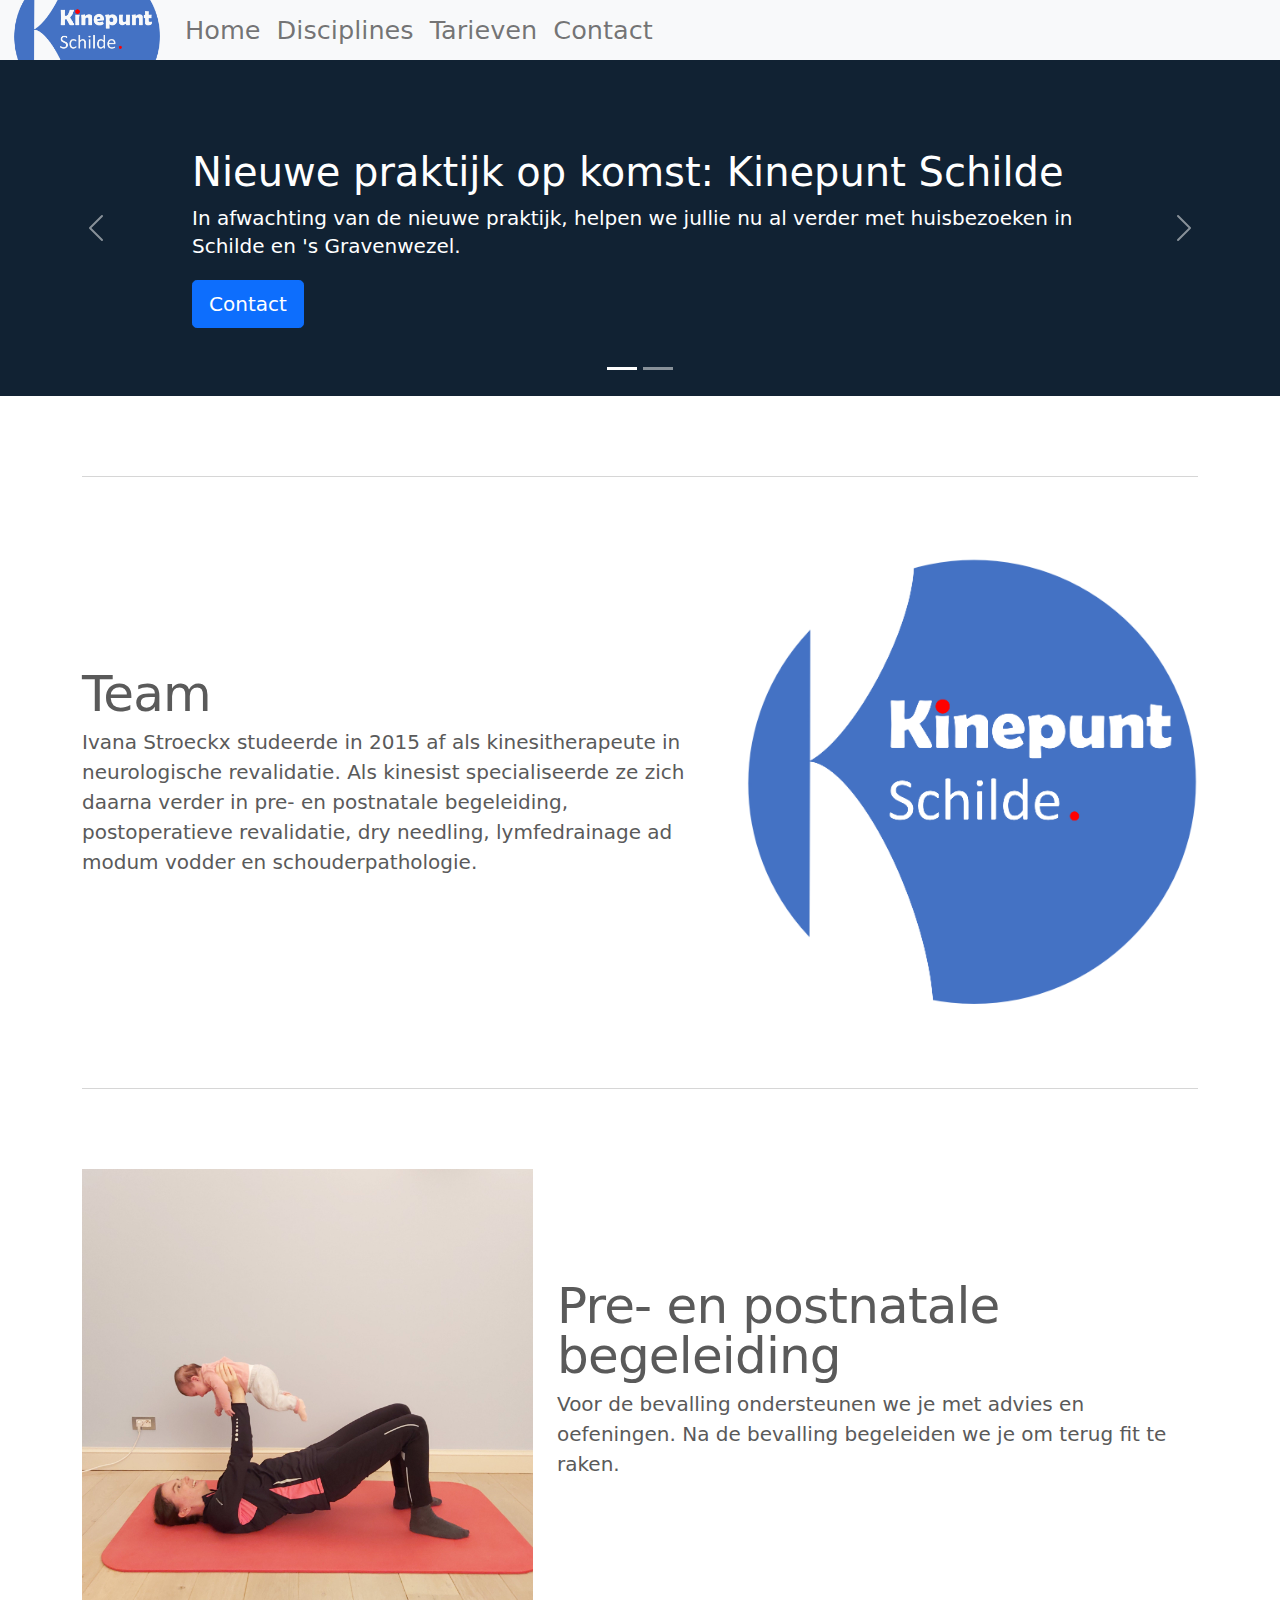
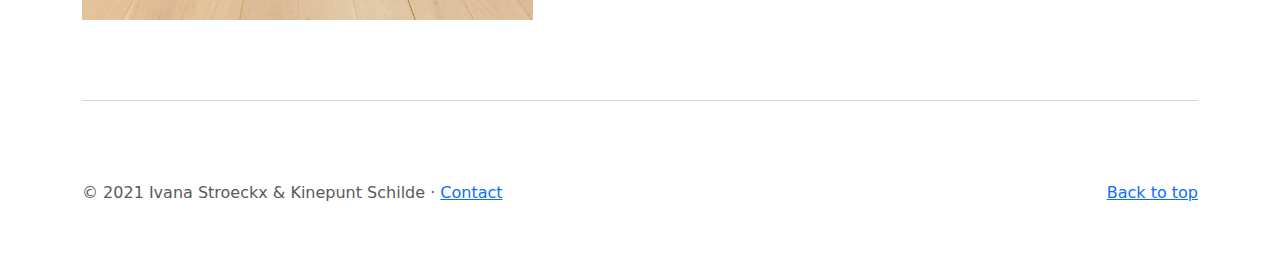
==== index.html @ 06708302 "robot" ====
<!doctype html>
<html lang="en">

<!-- Copyright (C) 2021 I. Stroeckx  -->
<head>
    <meta charset="utf-8">
    <meta name="viewport" content="width=device-width, initial-scale=1">
    <meta name="Keywords" content="kinesist,kine,kinesitherapie,kinesitherapeut,Schilde,Gravenwezel,revalidatie,'s Gravenwezel">    
    <meta name="description" content="Op zoek naar een kinesist in Schilde of 's Gravenwezel? Bij Kinepunt Schilde kan je terecht voor een divers aanbod aan kinesitherapie op maat. Lees meer!">
    <meta name="author" content="Ivana Stroeckx">
    <meta name="generator" content="">
    <title>Kinepunt Schilde, Kine Schilde, Kinesist Schilde, Kinesitherapie Schilde, 's Gravenwezel</title>

    <link href="./assets/css/bootstrap.min.css" rel="stylesheet">
    <link href="./assets/css/carousel.css" rel="stylesheet">
    <style>
        .bd-placeholder-img {
            font-size: 1.125rem;
            text-anchor: middle;
            -webkit-user-select: none;
            -moz-user-select: none;
            user-select: none;
        }

        @media (min-width: 768px) {
            .bd-placeholder-img-lg {
                font-size: 3.5rem;
            }
        }
    </style>
    
</head>

<body style="padding-top: 3.75rem;">
    <header>
        <nav class="navbar navbar-expand-md navbar-light fixed-top bg-light" style="padding-top: 0px;padding-bottom: 0px;">
            <div class="container-fluid">
                <a href="./"><img class="navbar-brand" src="./assets/images/logo3.png" alt="Home" style="width:9.3125rem;height:3.75rem;padding:0;"></a>
                <button class="navbar-toggler" type="button" data-toggle="collapse" data-target="#navbarCollapse"
                    aria-controls="navbarCollapse" aria-expanded="false" aria-label="Toggle navigation">
                    <span class="navbar-toggler-icon"></span>
                </button>
                <div class="collapse navbar-collapse" id="navbarCollapse">
                    <ul class="navbar-nav mr-auto mb-2 mb-md-0">
                        <li class="nav-item active">
                            <a class="nav-link" aria-current="page" href="./" style="font-size: 1.6rem;">Home</a>
                        </li>
                        <li class="nav-item">
                            <a class="nav-link" href="./disciplines.html" style="font-size: 1.6rem;">Disciplines</a>
                        </li>
                        <li class="nav-item">
                            <a class="nav-link" href="./tarieven.html" style="font-size: 1.6rem;">Tarieven</a>
                        </li>
                        <li class="nav-item">
                            <a class="nav-link" href="./contact.html" style="font-size: 1.6rem;">Contact</a>
                        </li>
                    </ul>      
                </div>
            </div>
        </nav>
    </header>

    <main>

        <div id="myCarousel" class="carousel slide" data-ride="carousel">
            <ol class="carousel-indicators">
                <li data-target="#myCarousel" data-slide-to="0" class="active"></li>
                <li data-target="#myCarousel" data-slide-to="1"></li>
                <!-- <li data-target="#myCarousel" data-slide-to="2"></li> -->
            </ol>
            <div class="carousel-inner">
                <div class="carousel-item active">
                    <svg class="bd-placeholder-img" width="100%" height="100%" 
                        aria-hidden="true" preserveAspectRatio="xMidYMid slice" focusable="false">
                        <rect width="100%" height="100%" fill="#123" /></svg>

                    <div class="container">
                        <div class="carousel-caption text-left" style="padding-bottom: 0px;">
                            <h1>Nieuwe praktijk op komst: Kinepunt Schilde</h1>
                            <p>In afwachting van de nieuwe praktijk, helpen we jullie nu al verder met huisbezoeken in Schilde en 's Gravenwezel.</p>
                            <p><a class="btn btn-lg btn-primary" href="./contact.html" role="button">Contact</a></p>
                        </div>
                    </div>
                </div>

                <div class="carousel-item">
                    <svg class="bd-placeholder-img" width="100%" height="100%"
                        aria-hidden="true" preserveAspectRatio="xMidYMid slice" focusable="false">
                        <rect width="100%" height="100%" fill="#123" /></svg>

                    <div class="container">
                        <div class="carousel-caption text-left" style="padding-bottom: 0px;">
                            <h1>Pre- en postnatale begeleiding</h1>
                            <p>Fit blijven tijdens en na de zwangerschap? Wij helpen je met advies en oefeningen.</p>
                            <p><a class="btn btn-lg btn-primary" href="./disciplines.html" role="button">Meer info</a></p>
                        </div>
                    </div>
                </div>
            </div>
            <a class="carousel-control-prev" href="#myCarousel" role="button" data-slide="prev">
                <span class="carousel-control-prev-icon" aria-hidden="true"></span>
                <span class="visually-hidden">Previous</span>
            </a>
            <a class="carousel-control-next" href="#myCarousel" role="button" data-slide="next">
                <span class="carousel-control-next-icon" aria-hidden="true"></span>
                <span class="visually-hidden">Next</span>
            </a>
        </div>

        <div class="container marketing">
            <hr class="featurette-divider">
            <div class="row featurette">
                <div class="col-md-7">
                    <h2 class="featurette-heading">Team</h2>
                    <p class="lead">Ivana Stroeckx studeerde in 2015 af als kinesitherapeute in neurologische revalidatie. Als kinesist specialiseerde ze zich daarna verder in pre- en postnatale begeleiding, postoperatieve revalidatie, dry needling, lymfedrainage ad modum vodder en schouderpathologie. </p>
                </div>
                <div class="col-md-5">
                    <svg class="bd-placeholder-img bd-placeholder-img-lg featurette-image img-fluid mx-auto" width="500"
                        height="500" role="img" aria-label="bridge"
                        preserveAspectRatio="xMidYMid slice" focusable="false">
                        <title>Zion</title>
                        <image href="./assets/images/logo.png" height="100%" width="100%"/>                  
                    </svg>
                </div>
            </div>

            <hr class="featurette-divider">

            <div class="row featurette">
                <div class="col-md-7 order-md-2">
                    <h2 class="featurette-heading">Pre- en postnatale begeleiding</h2>
                    <p class="lead">Voor de bevalling ondersteunen we je met advies en oefeningen. Na de bevalling begeleiden we je om terug fit te raken.</p>
                </div>
                <div class="col-md-5 order-md-1">
                    <svg class="bd-placeholder-img bd-placeholder-img-lg featurette-image img-fluid mx-auto" width="500"
                        height="500" role="img" aria-label="bridge"
                        preserveAspectRatio="xMidYMid slice" focusable="false">
                        <title>Bridge</title>
                        <image href="./assets/images/bridge.jpg" height="100%" width="100%"/>                  
                    </svg>
                </div>
            </div>

         
            <hr class="featurette-divider">

           

        </div>

        <footer class="container">
            <p class="float-right"><a href="#">Back to top</a></p>
            <p>&copy; 2021 Ivana Stroeckx & Kinepunt Schilde &middot; <a href="./contact.html">Contact</a></p>
        </footer>
    </main>


    <script src="./assets/js/bootstrap.bundle.min.js"></script>


</body>

</html>
---- assets/css/carousel.css ----
/* GLOBAL STYLES
-------------------------------------------------- */

/* Padding below the footer and lighter body text */

body {
  padding-top: 3rem;
  padding-bottom: 3rem;
  color: #5a5a5a;
}

/* CUSTOMIZE THE CAROUSEL
-------------------------------------------------- */

/* Carousel base class */

.carousel {
  margin-bottom: 4rem;
}

/* Since positioning the image, we need to help out the caption */

.carousel-caption {
  bottom: 3rem;
  z-index: 10;
}

/* Declare heights because of positioning of img element */

.carousel-item {
  height: 21rem;
}

.carousel-item>img {
  position: absolute;
  top: 0;
  left: 0;
  min-width: 100%;
  height: 21rem;
}

/* MARKETING CONTENT
-------------------------------------------------- */

/* Center align the text within the three columns below the carousel */

.marketing .col-lg-4 {
  margin-bottom: 1.5rem;
  text-align: center;
}

.marketing h2 {
  font-weight: 400;
}

.marketing .col-lg-4 p {
  margin-right: .75rem;
  margin-left: .75rem;
}

/* Featurettes
------------------------- */

.featurette-divider {
  margin: 5rem 0;
  /* Space out the Bootstrap <hr> more */
}

/* Thin out the marketing headings */

.featurette-heading {
  font-weight: 300;
  line-height: 1;
  letter-spacing: -.05rem;
}

/* RESPONSIVE CSS
-------------------------------------------------- */

@media (min-width: 40em) {
  /* Bump up size of carousel content */
  .carousel-caption p {
    margin-bottom: 1.25rem;
    font-size: 1.25rem;
    line-height: 1.4;
  }
  .featurette-heading {
    font-size: 50px;
  }
}

@media (min-width: 62em) {
  .featurette-heading {
    margin-top: 7rem;
  }
}
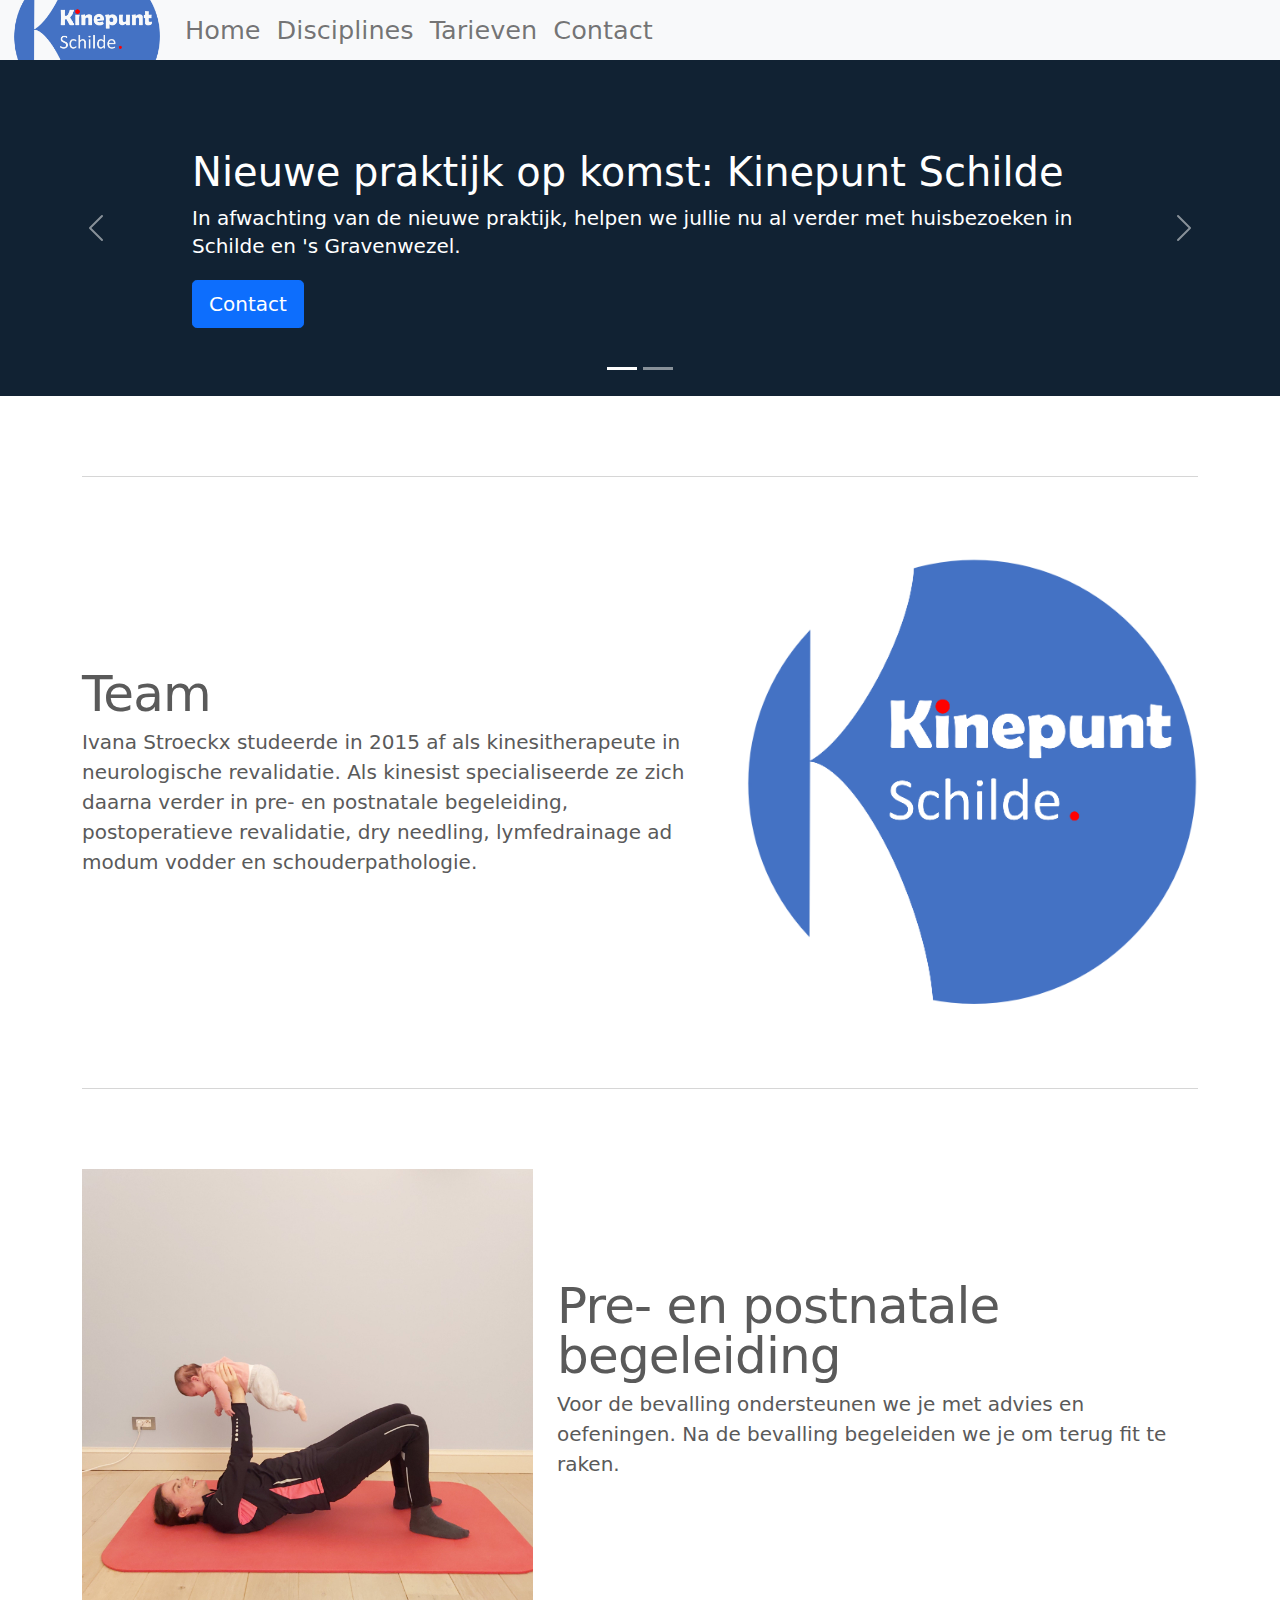
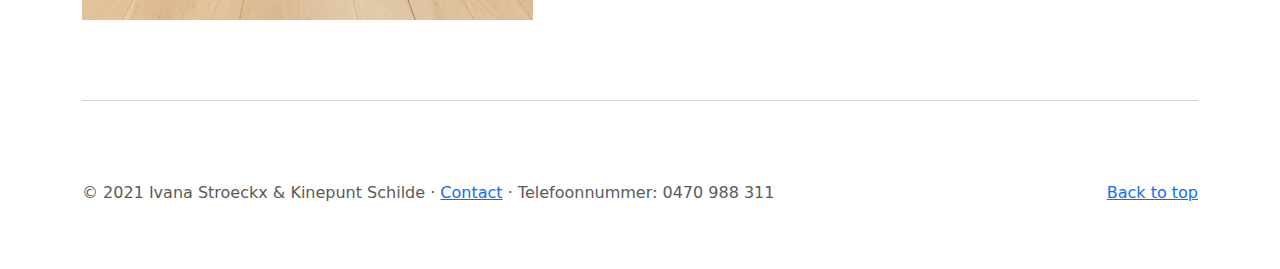
==== commit bde05aa5: "contact" ====
--- a/index.html
+++ b/index.html
@@ -150,7 +150,7 @@
 
         <footer class="container">
             <p class="float-right"><a href="#">Back to top</a></p>
-            <p>&copy; 2021 Ivana Stroeckx & Kinepunt Schilde &middot; <a href="./contact.html">Contact</a></p>
+            <p>&copy; 2021 Ivana Stroeckx & Kinepunt Schilde &middot; <a href="./contact.html">Contact</a> &middot; Telefoonnummer: 0470 988 311 </p>
         </footer>
     </main>
 
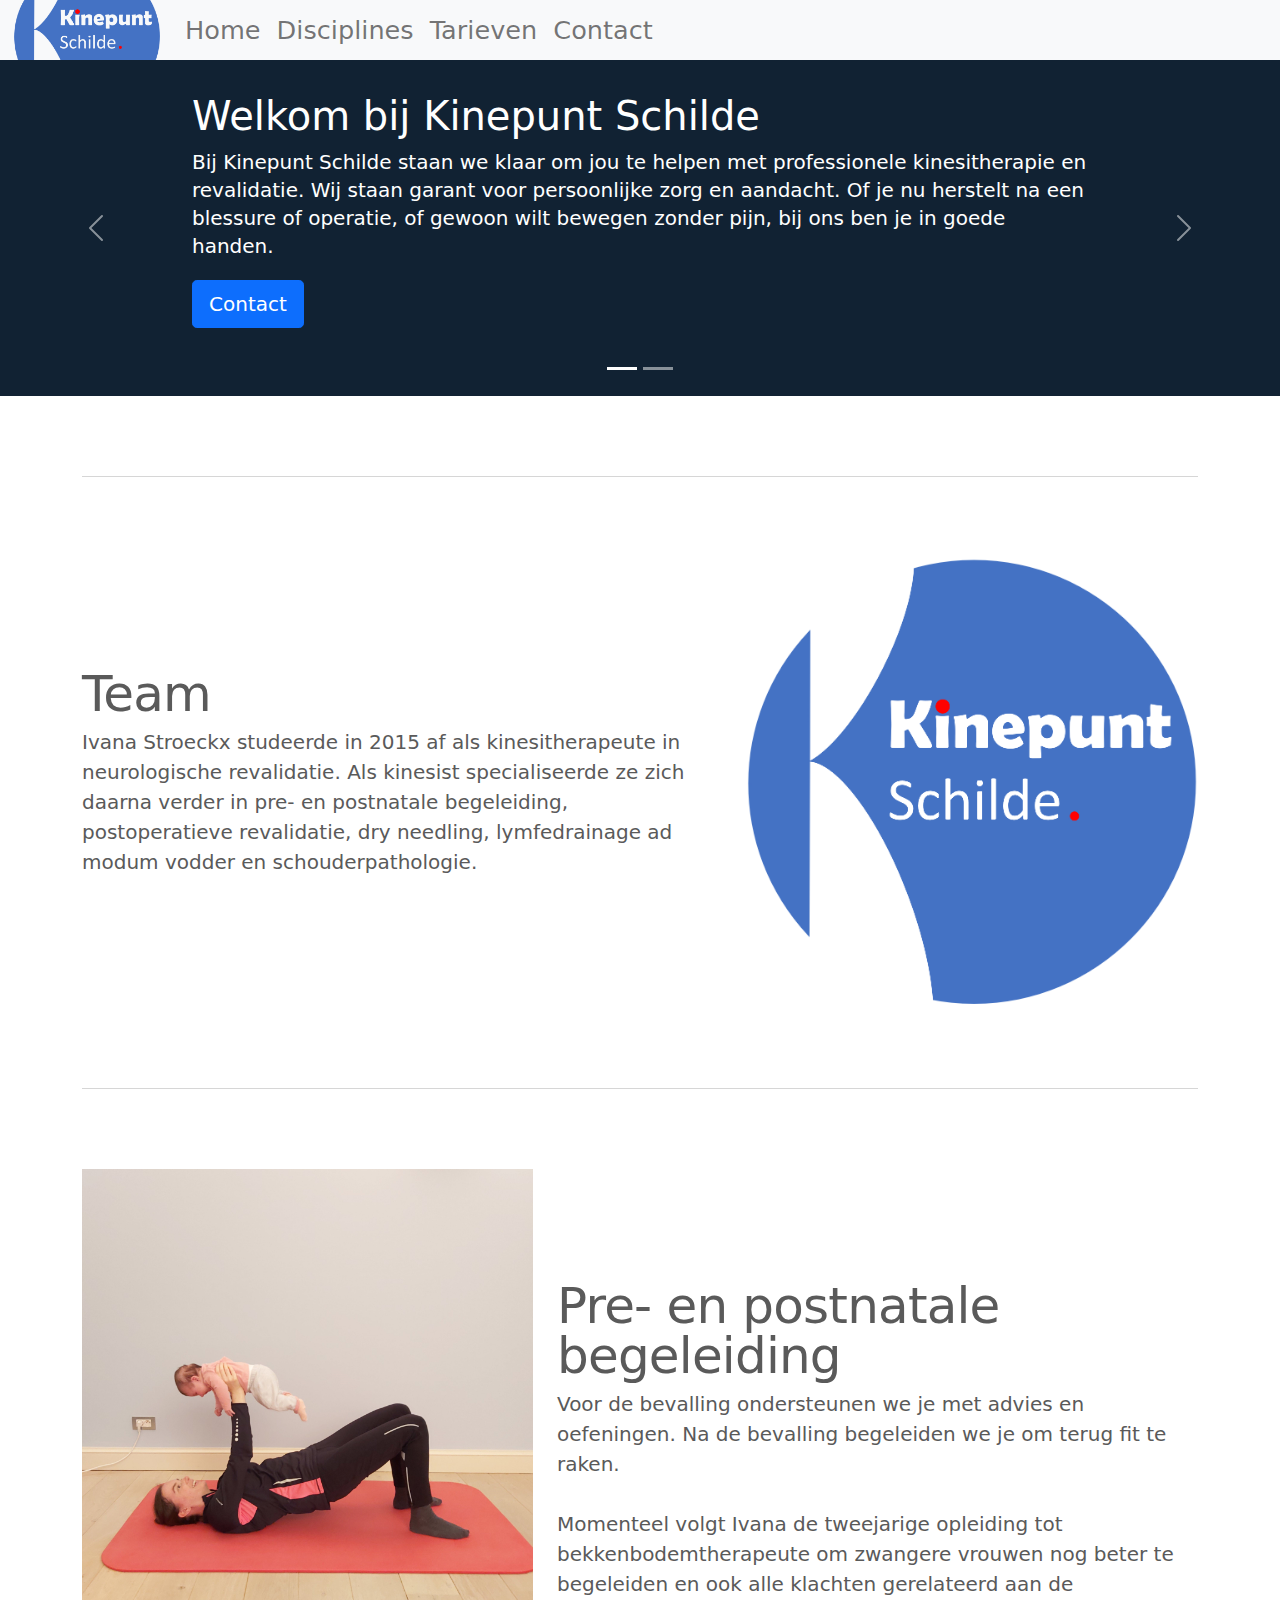
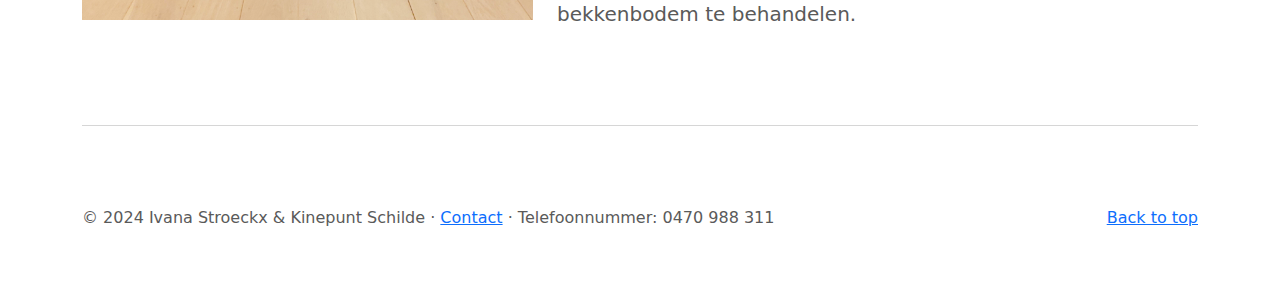
==== commit 11cb0dbd: "update" ====
--- a/index.html
+++ b/index.html
@@ -76,8 +76,8 @@
 
                     <div class="container">
                         <div class="carousel-caption text-left" style="padding-bottom: 0px;">
-                            <h1>Nieuwe praktijk op komst: Kinepunt Schilde</h1>
-                            <p>In afwachting van de nieuwe praktijk, helpen we jullie nu al verder met huisbezoeken in Schilde en 's Gravenwezel.</p>
+                            <h1>Welkom bij Kinepunt Schilde</h1>
+                            <p>Bij Kinepunt Schilde staan we klaar om jou te helpen met professionele kinesitherapie en revalidatie. Wij staan garant voor persoonlijke zorg en aandacht. Of je nu herstelt na een blessure of operatie, of gewoon wilt bewegen zonder pijn, bij ons ben je in goede handen.</p>
                             <p><a class="btn btn-lg btn-primary" href="./contact.html" role="button">Contact</a></p>
                         </div>
                     </div>
@@ -129,7 +129,11 @@
             <div class="row featurette">
                 <div class="col-md-7 order-md-2">
                     <h2 class="featurette-heading">Pre- en postnatale begeleiding</h2>
-                    <p class="lead">Voor de bevalling ondersteunen we je met advies en oefeningen. Na de bevalling begeleiden we je om terug fit te raken.</p>
+                    <p class="lead">Voor de bevalling ondersteunen we je met advies en oefeningen. Na de bevalling begeleiden we je om terug fit te raken.
+                        <br>
+                        <br>
+                        Momenteel volgt Ivana de tweejarige opleiding tot bekkenbodemtherapeute om zwangere vrouwen nog beter te begeleiden en ook alle klachten gerelateerd aan de bekkenbodem te behandelen.
+                    </p>
                 </div>
                 <div class="col-md-5 order-md-1">
                     <svg class="bd-placeholder-img bd-placeholder-img-lg featurette-image img-fluid mx-auto" width="500"
@@ -150,7 +154,7 @@
 
         <footer class="container">
             <p class="float-right"><a href="#">Back to top</a></p>
-            <p>&copy; 2021 Ivana Stroeckx & Kinepunt Schilde &middot; <a href="./contact.html">Contact</a> &middot; Telefoonnummer: 0470 988 311 </p>
+            <p>&copy; 2024 Ivana Stroeckx & Kinepunt Schilde &middot; <a href="./contact.html">Contact</a> &middot; Telefoonnummer: 0470 988 311 </p>
         </footer>
     </main>
 
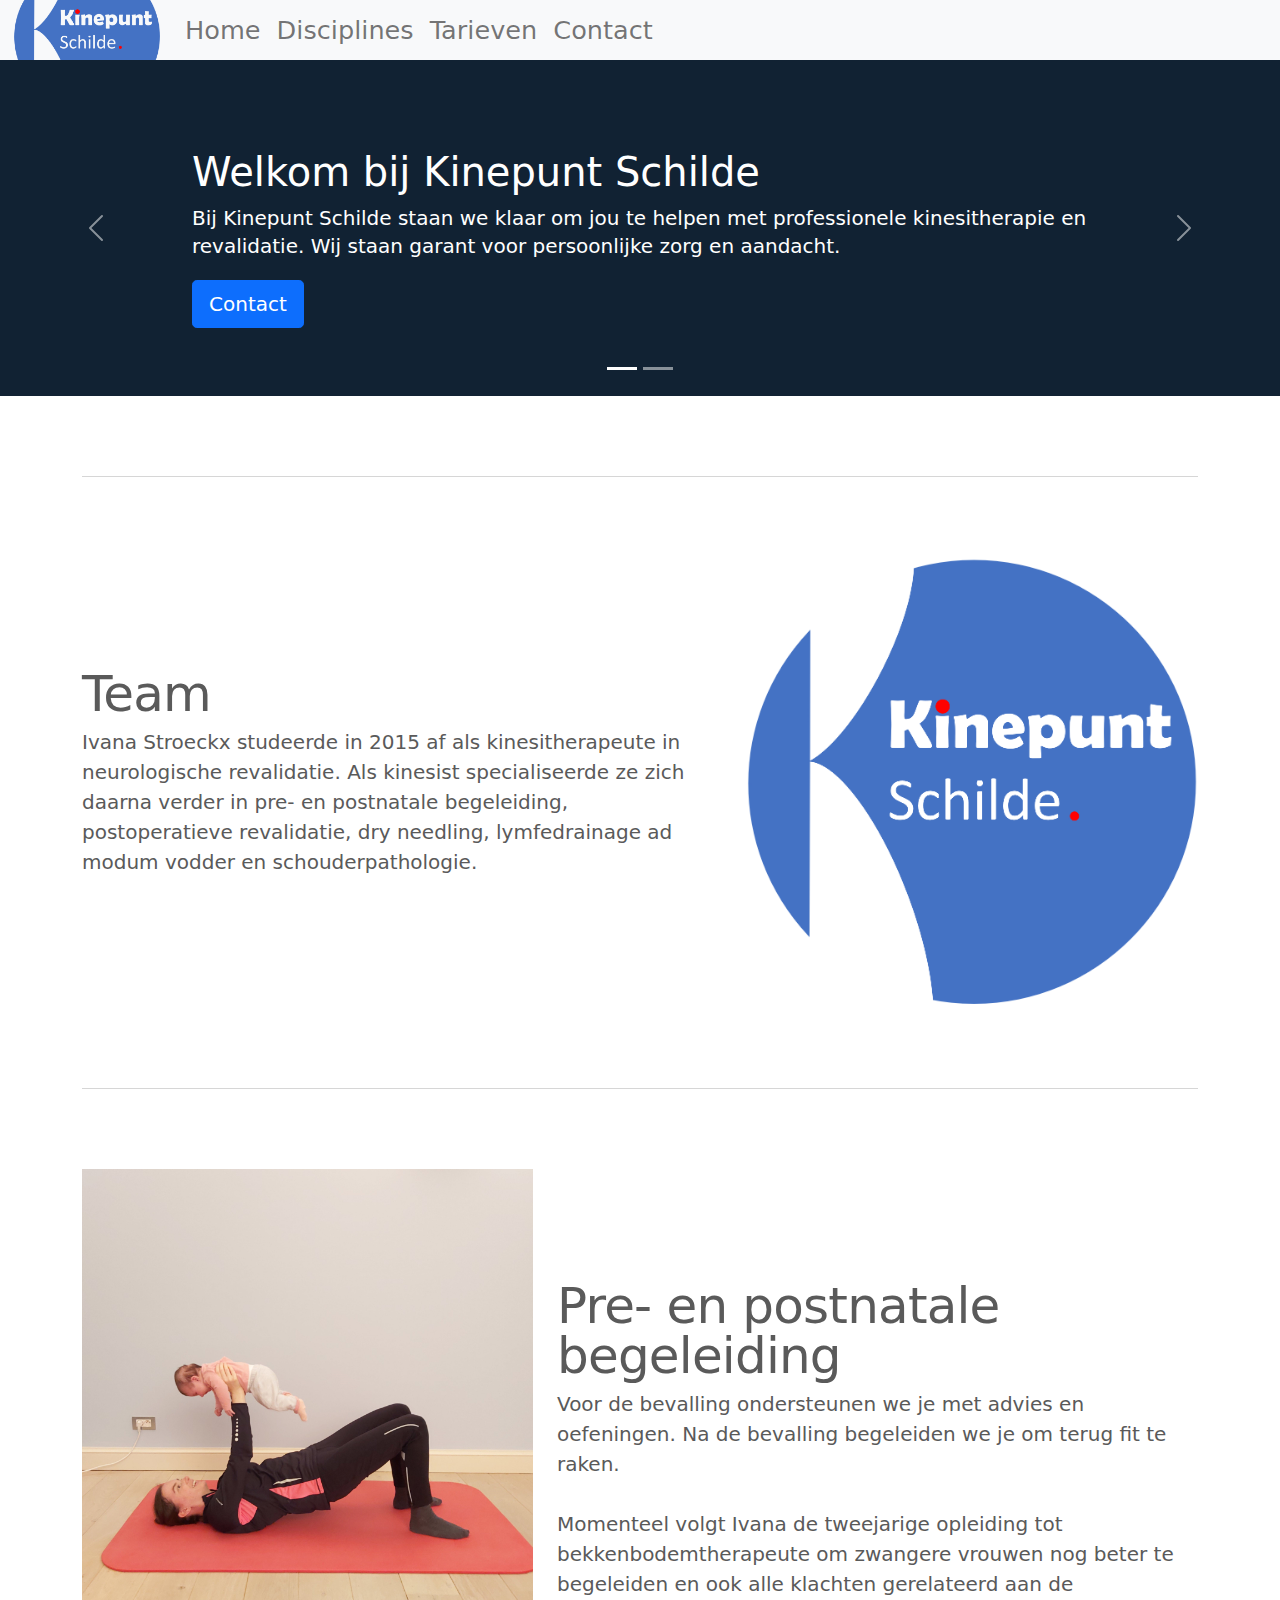
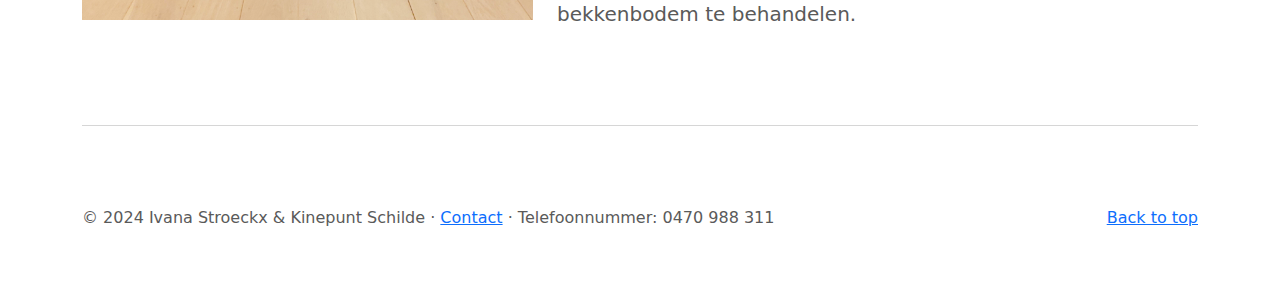
==== commit f926f105: "update" ====
--- a/index.html
+++ b/index.html
@@ -77,7 +77,7 @@
                     <div class="container">
                         <div class="carousel-caption text-left" style="padding-bottom: 0px;">
                             <h1>Welkom bij Kinepunt Schilde</h1>
-                            <p>Bij Kinepunt Schilde staan we klaar om jou te helpen met professionele kinesitherapie en revalidatie. Wij staan garant voor persoonlijke zorg en aandacht. Of je nu herstelt na een blessure of operatie, of gewoon wilt bewegen zonder pijn, bij ons ben je in goede handen.</p>
+                            <p>Bij Kinepunt Schilde staan we klaar om jou te helpen met professionele kinesitherapie en revalidatie. Wij staan garant voor persoonlijke zorg en aandacht.</p>
                             <p><a class="btn btn-lg btn-primary" href="./contact.html" role="button">Contact</a></p>
                         </div>
                     </div>
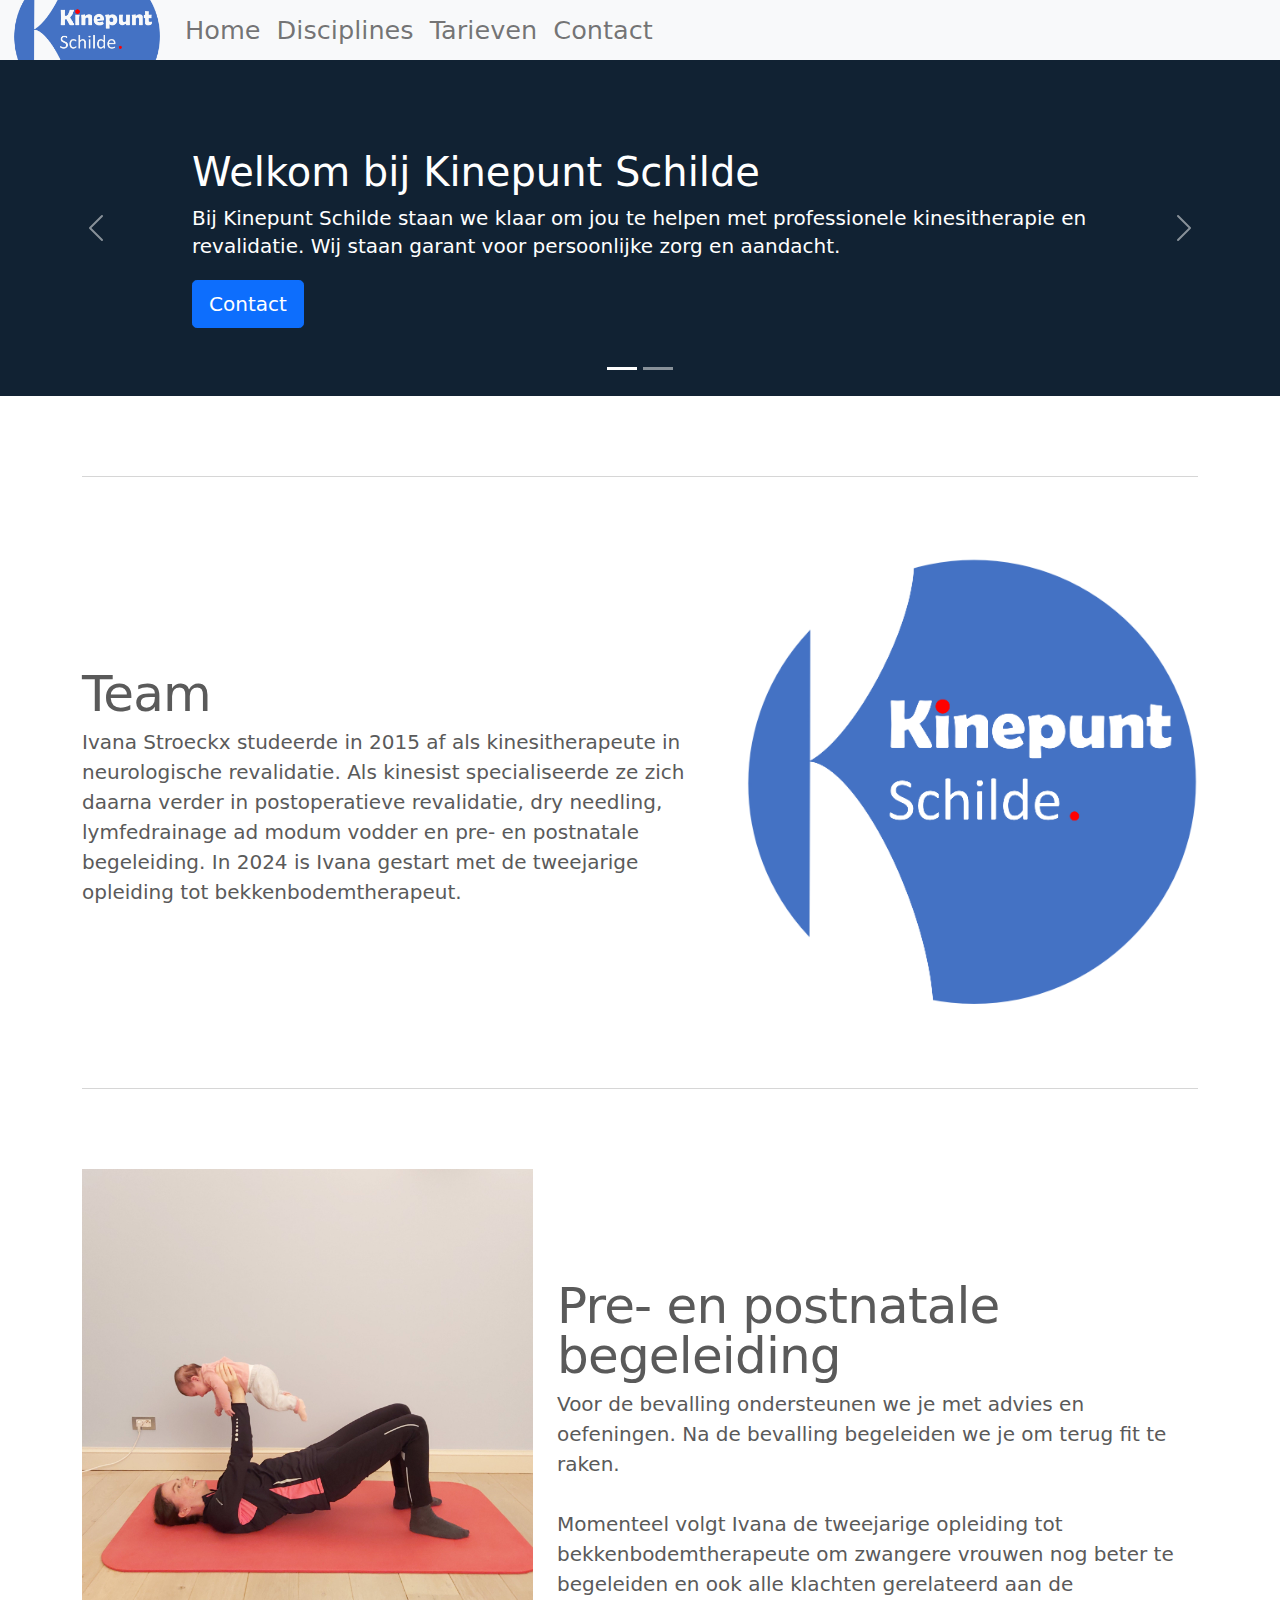
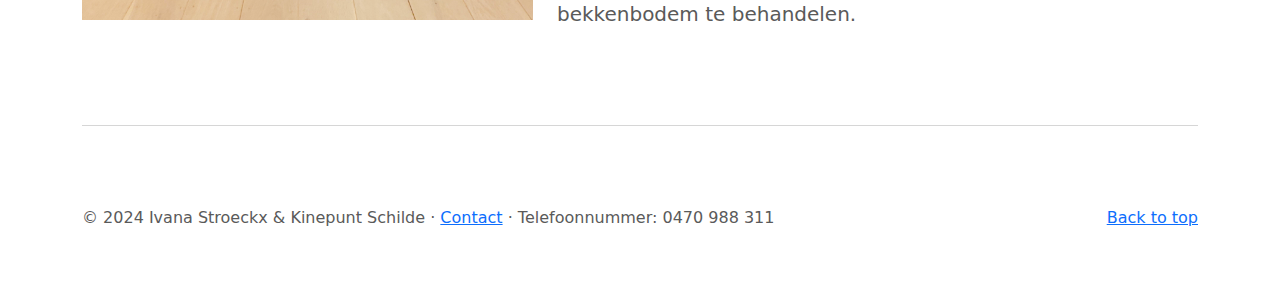
==== commit cb09ba18: "update adres" ====
--- a/index.html
+++ b/index.html
@@ -96,6 +96,20 @@
                         </div>
                     </div>
                 </div>
+
+                <div class="carousel-item">
+                    <svg class="bd-placeholder-img" width="100%" height="100%"
+                        aria-hidden="true" preserveAspectRatio="xMidYMid slice" focusable="false">
+                        <rect width="100%" height="100%" fill="#123" /></svg>
+
+                    <div class="container">
+                        <div class="carousel-caption text-left" style="padding-bottom: 0px;">
+                            <h1>Bekkenbodemtherapeut in opleiding</h1>
+                            <p>Wij helpen je graag met alle klachten van de bekkenbodem.</p>
+                            <p><a class="btn btn-lg btn-primary" href="./disciplines.html" role="button">Meer info</a></p>
+                        </div>
+                    </div>
+                </div>
             </div>
             <a class="carousel-control-prev" href="#myCarousel" role="button" data-slide="prev">
                 <span class="carousel-control-prev-icon" aria-hidden="true"></span>
@@ -112,7 +126,7 @@
             <div class="row featurette">
                 <div class="col-md-7">
                     <h2 class="featurette-heading">Team</h2>
-                    <p class="lead">Ivana Stroeckx studeerde in 2015 af als kinesitherapeute in neurologische revalidatie. Als kinesist specialiseerde ze zich daarna verder in pre- en postnatale begeleiding, postoperatieve revalidatie, dry needling, lymfedrainage ad modum vodder en schouderpathologie. </p>
+                    <p class="lead">Ivana Stroeckx studeerde in 2015 af als kinesitherapeute in neurologische revalidatie. Als kinesist specialiseerde ze zich daarna verder in postoperatieve revalidatie, dry needling, lymfedrainage ad modum vodder en  pre- en postnatale begeleiding. In 2024 is Ivana gestart met de tweejarige opleiding tot bekkenbodemtherapeut.</p>
                 </div>
                 <div class="col-md-5">
                     <svg class="bd-placeholder-img bd-placeholder-img-lg featurette-image img-fluid mx-auto" width="500"
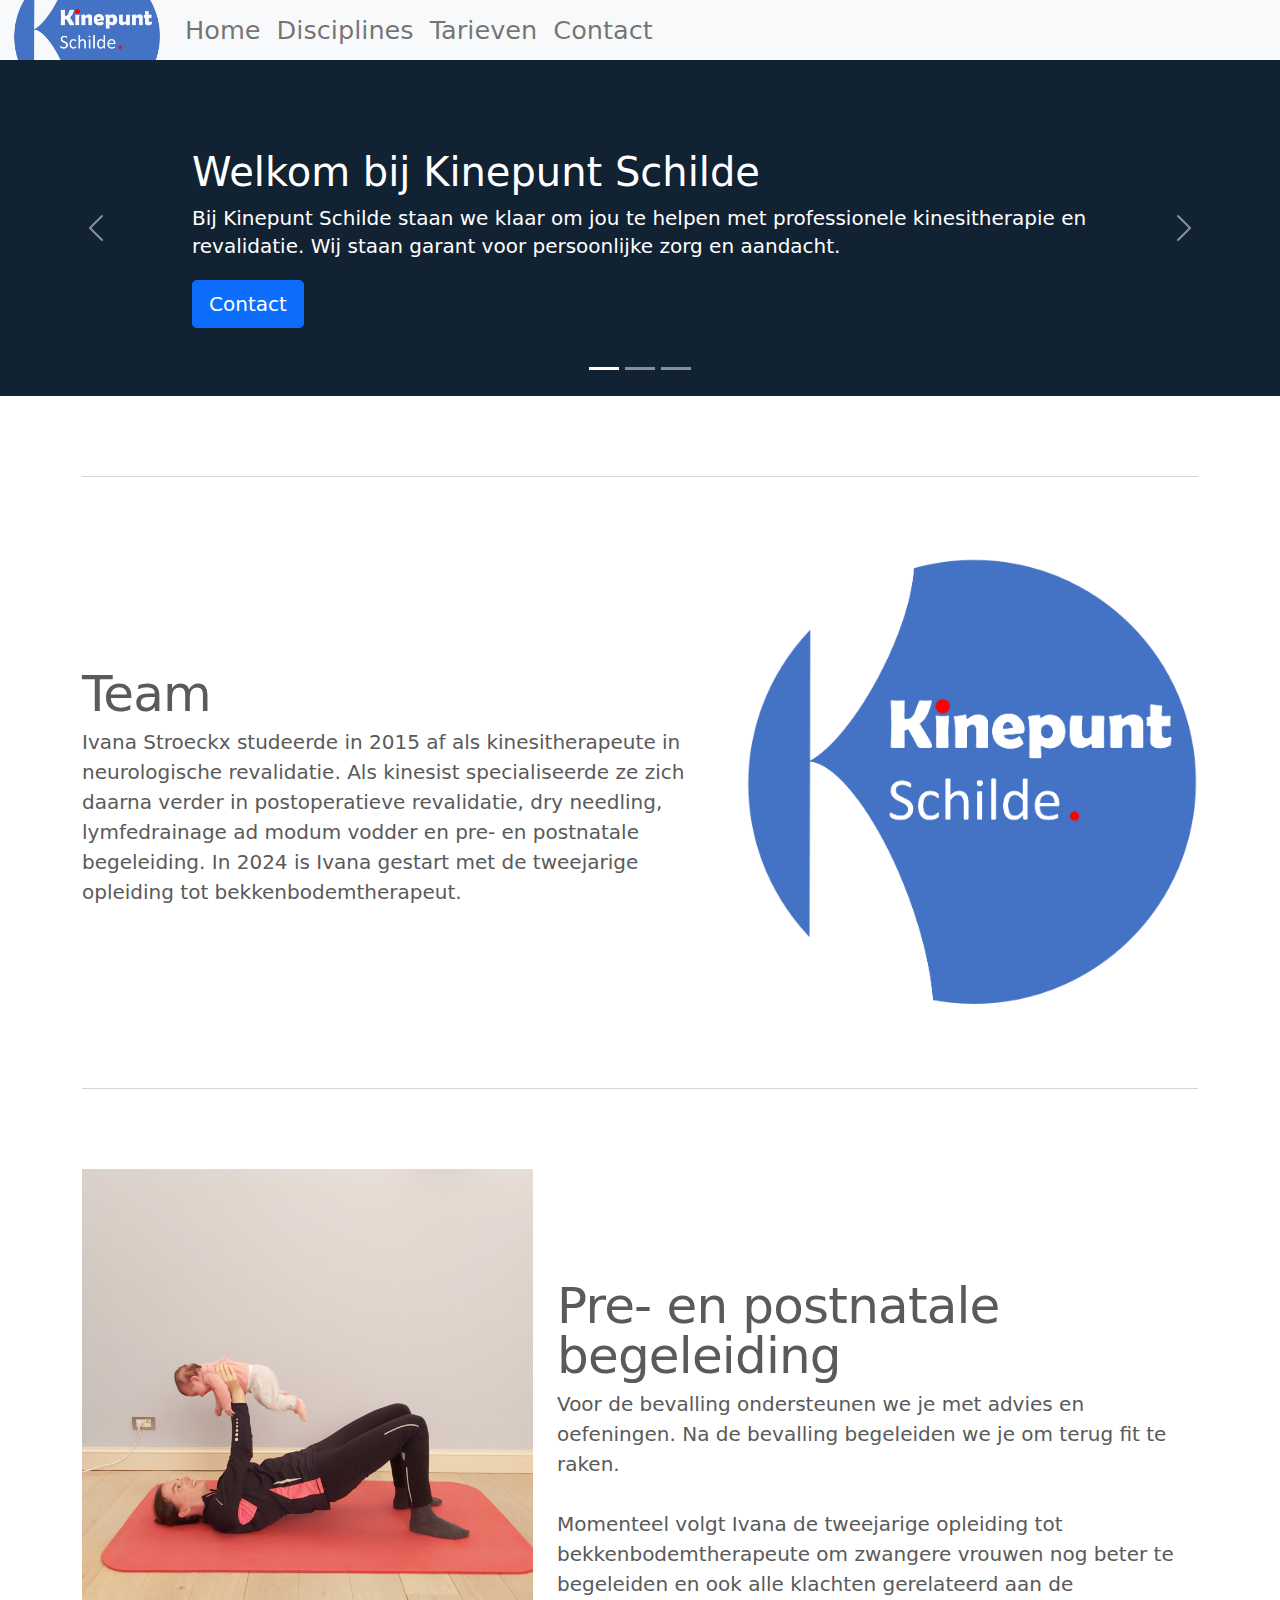
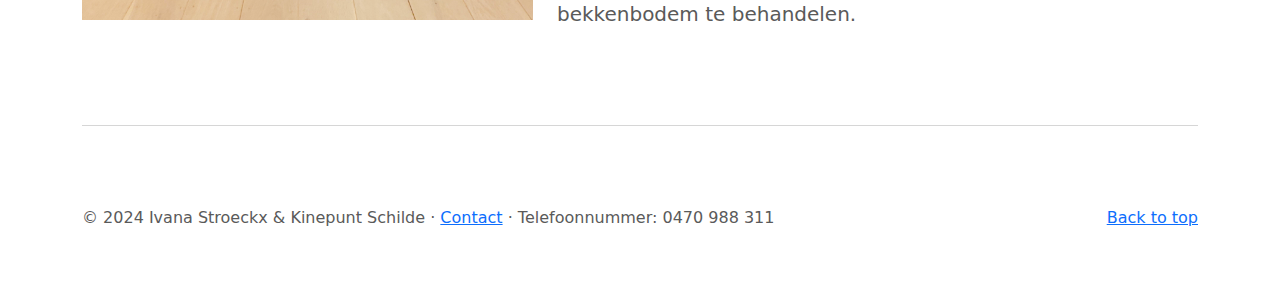
==== commit 5aca693a: "carrousel fix" ====
--- a/index.html
+++ b/index.html
@@ -66,7 +66,7 @@
             <ol class="carousel-indicators">
                 <li data-target="#myCarousel" data-slide-to="0" class="active"></li>
                 <li data-target="#myCarousel" data-slide-to="1"></li>
-                <!-- <li data-target="#myCarousel" data-slide-to="2"></li> -->
+                <li data-target="#myCarousel" data-slide-to="2"></li>
             </ol>
             <div class="carousel-inner">
                 <div class="carousel-item active">
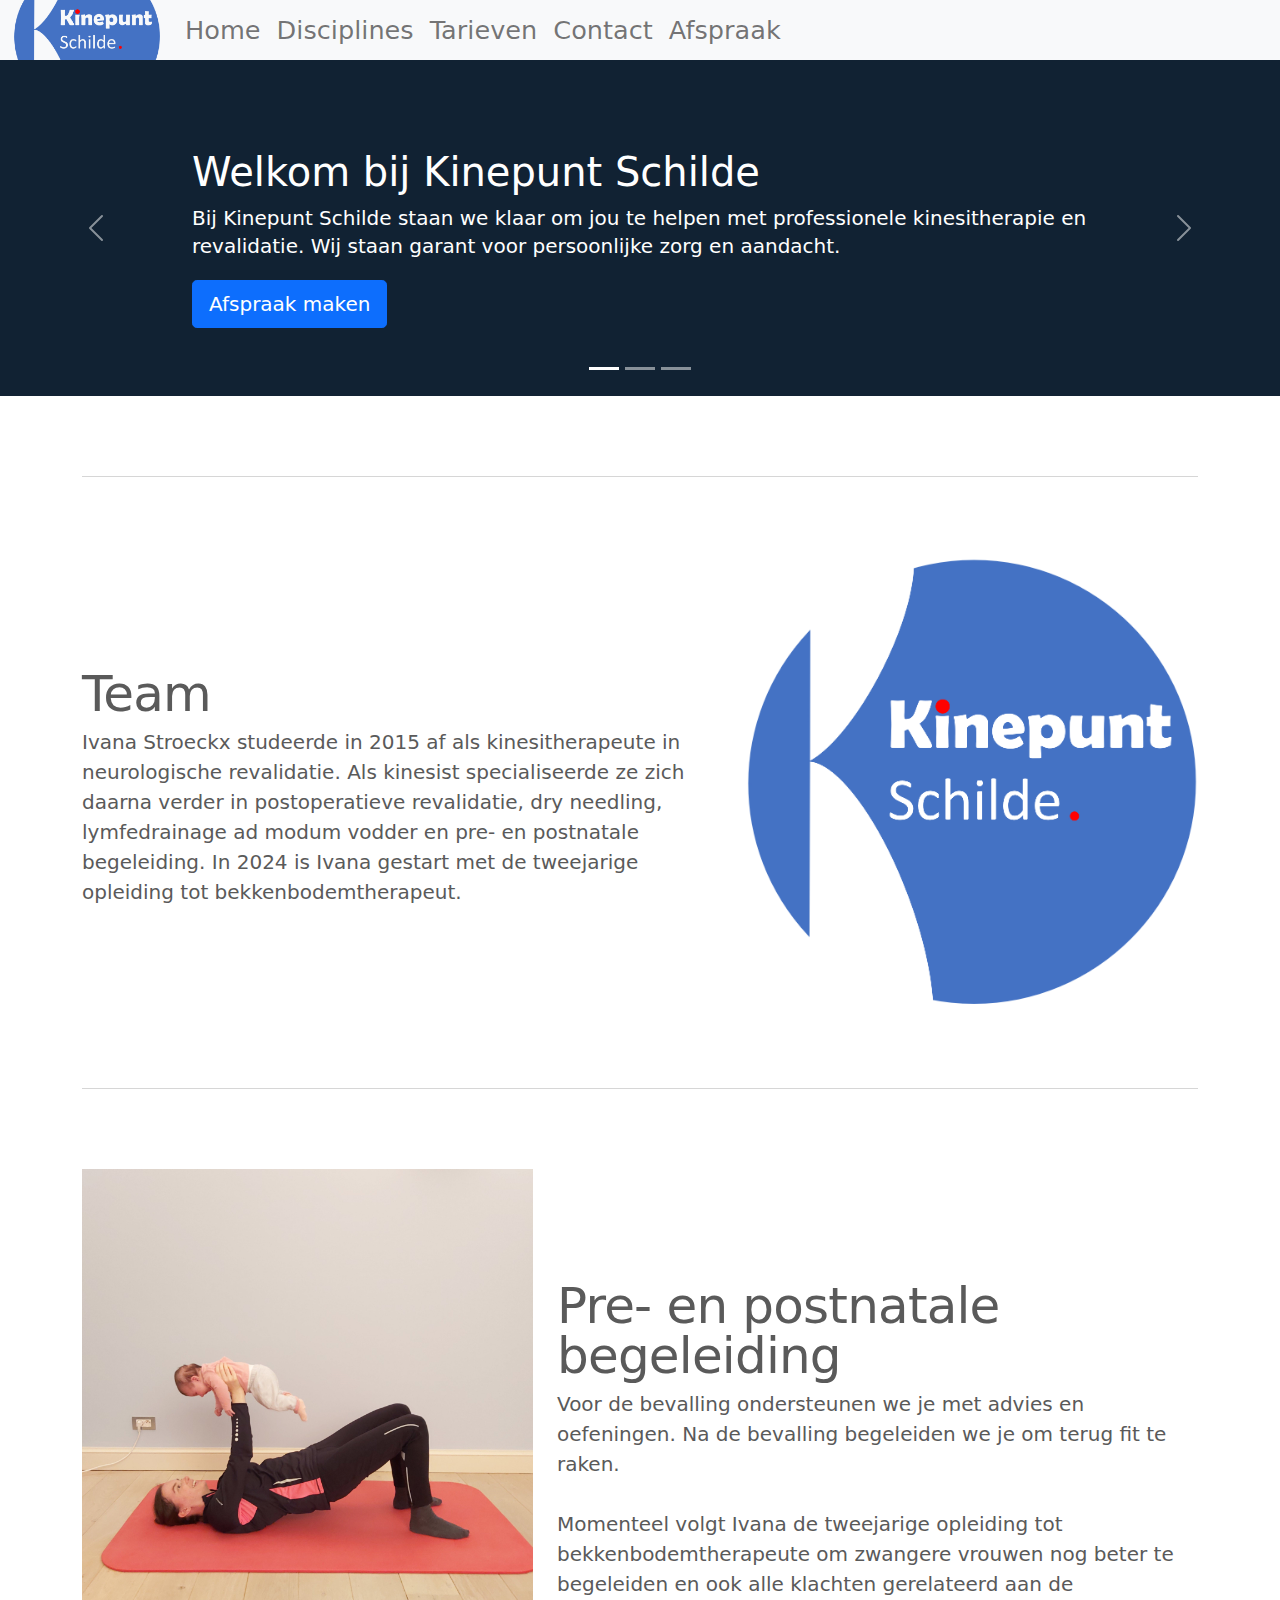
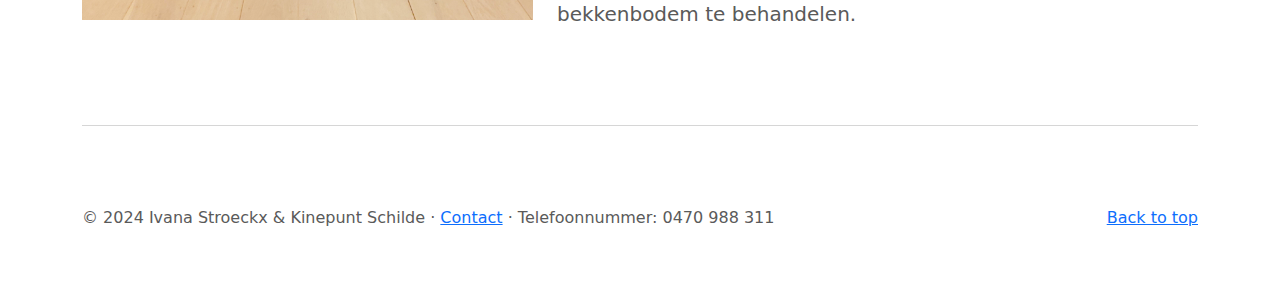
==== commit 6f144dc2: "Afspraken toevoegen" ====
--- a/index.html
+++ b/index.html
@@ -1,7 +1,7 @@
 <!doctype html>
 <html lang="en">
 
-<!-- Copyright (C) 2021 I. Stroeckx  -->
+<!-- Copyright (C) I. Stroeckx  -->
 <head>
     <meta charset="utf-8">
     <meta name="viewport" content="width=device-width, initial-scale=1">
@@ -54,6 +54,9 @@
                         <li class="nav-item">
                             <a class="nav-link" href="./contact.html" style="font-size: 1.6rem;">Contact</a>
                         </li>
+                        <li class="nav-item">
+                            <a class="nav-link" href="https://altagenda.crossuite.com/kinepuntschilde/" style="font-size: 1.6rem;">Afspraak</a>
+                        </li>
                     </ul>      
                 </div>
             </div>
@@ -61,7 +64,6 @@
     </header>
 
     <main>
-
         <div id="myCarousel" class="carousel slide" data-ride="carousel">
             <ol class="carousel-indicators">
                 <li data-target="#myCarousel" data-slide-to="0" class="active"></li>
@@ -78,7 +80,7 @@
                         <div class="carousel-caption text-left" style="padding-bottom: 0px;">
                             <h1>Welkom bij Kinepunt Schilde</h1>
                             <p>Bij Kinepunt Schilde staan we klaar om jou te helpen met professionele kinesitherapie en revalidatie. Wij staan garant voor persoonlijke zorg en aandacht.</p>
-                            <p><a class="btn btn-lg btn-primary" href="./contact.html" role="button">Contact</a></p>
+                            <p><a class="btn btn-lg btn-primary" href="https://altagenda.crossuite.com/kinepuntschilde/" role="button">Afspraak maken</a></p>
                         </div>
                     </div>
                 </div>
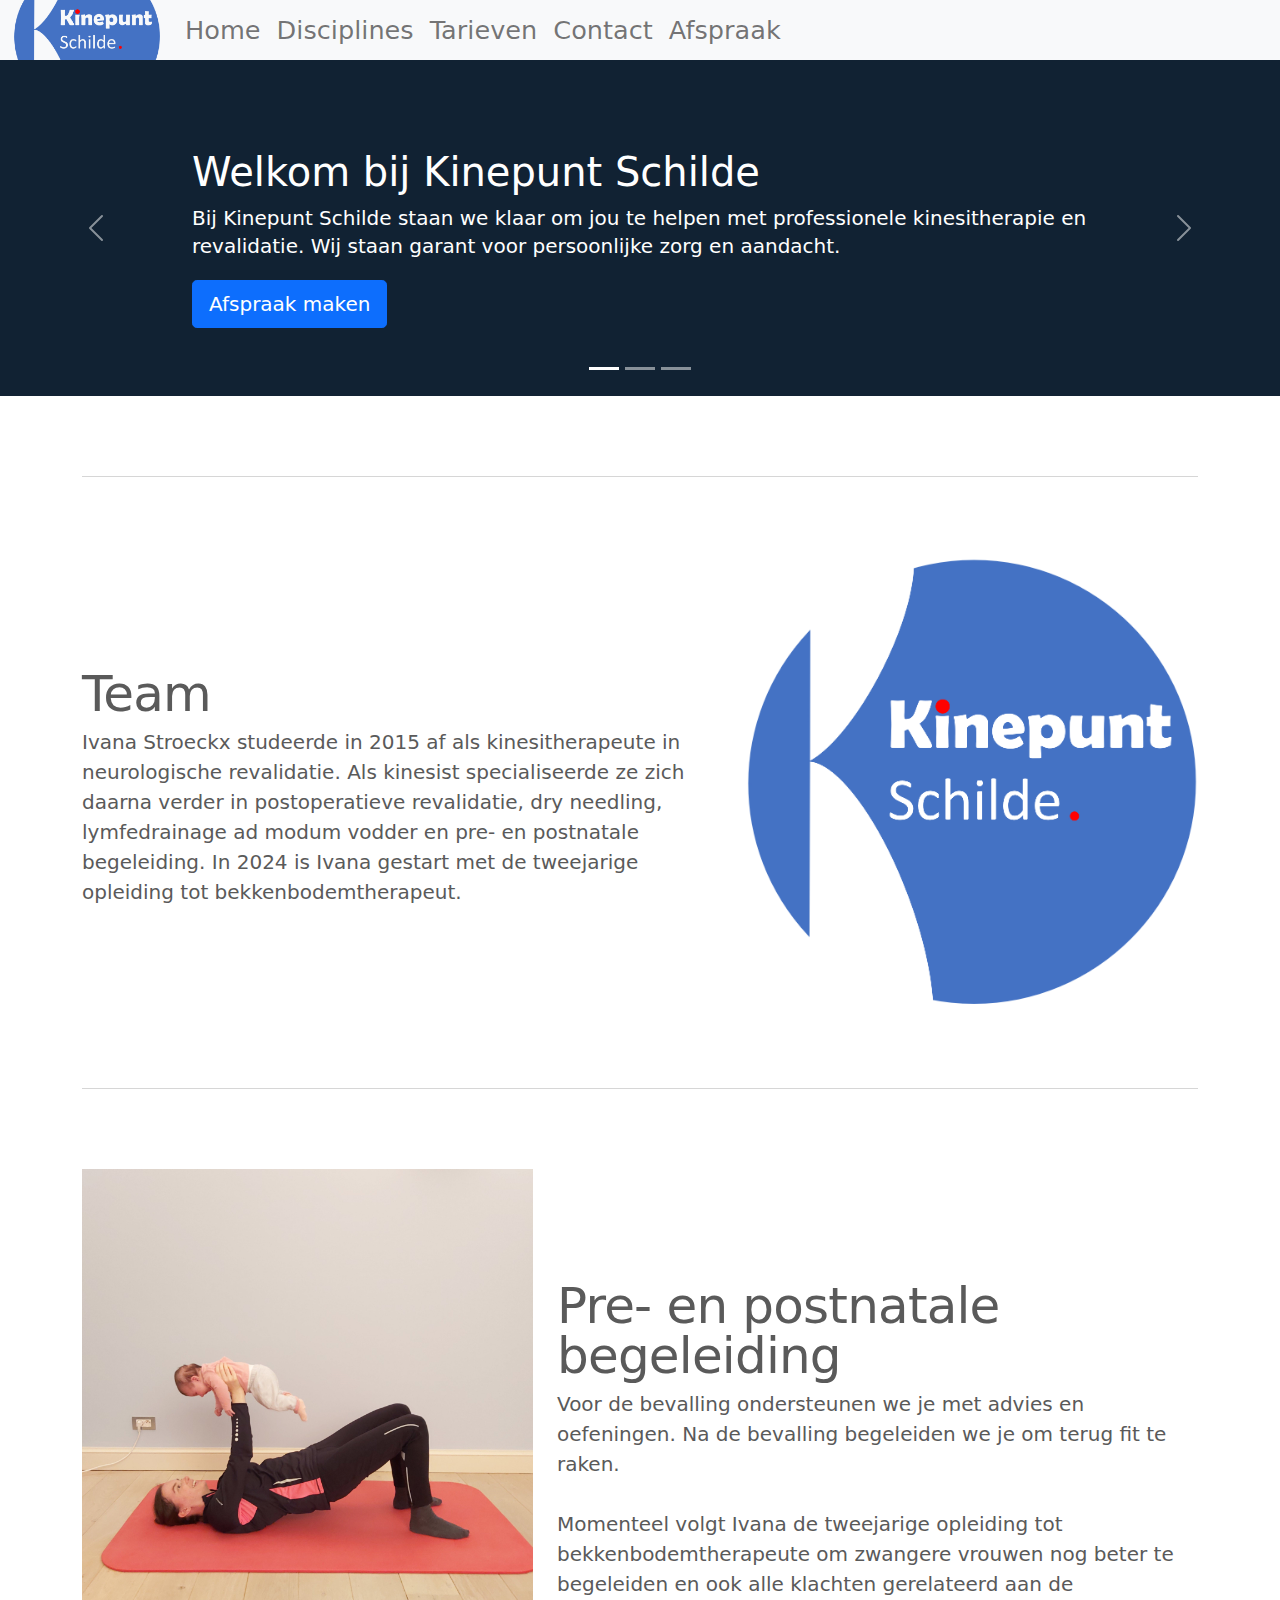
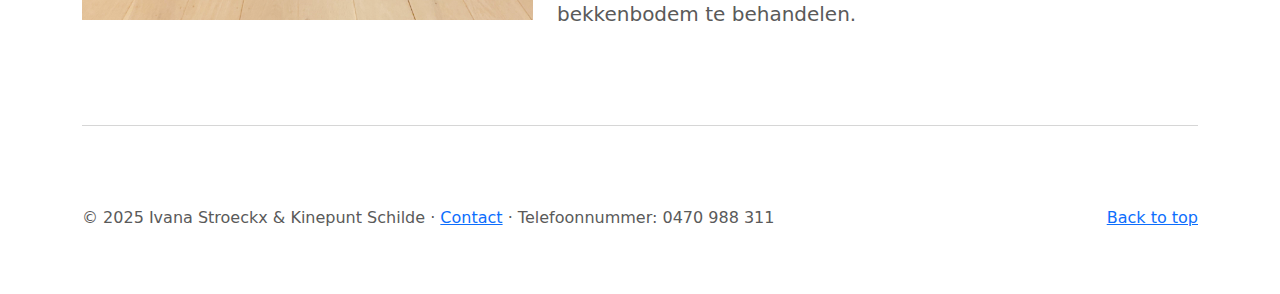
==== commit 4c30689c: "Update 2025" ====
--- a/index.html
+++ b/index.html
@@ -170,7 +170,7 @@
 
         <footer class="container">
             <p class="float-right"><a href="#">Back to top</a></p>
-            <p>&copy; 2024 Ivana Stroeckx & Kinepunt Schilde &middot; <a href="./contact.html">Contact</a> &middot; Telefoonnummer: 0470 988 311 </p>
+            <p>&copy; 2025 Ivana Stroeckx & Kinepunt Schilde &middot; <a href="./contact.html">Contact</a> &middot; Telefoonnummer: 0470 988 311 </p>
         </footer>
     </main>
 
